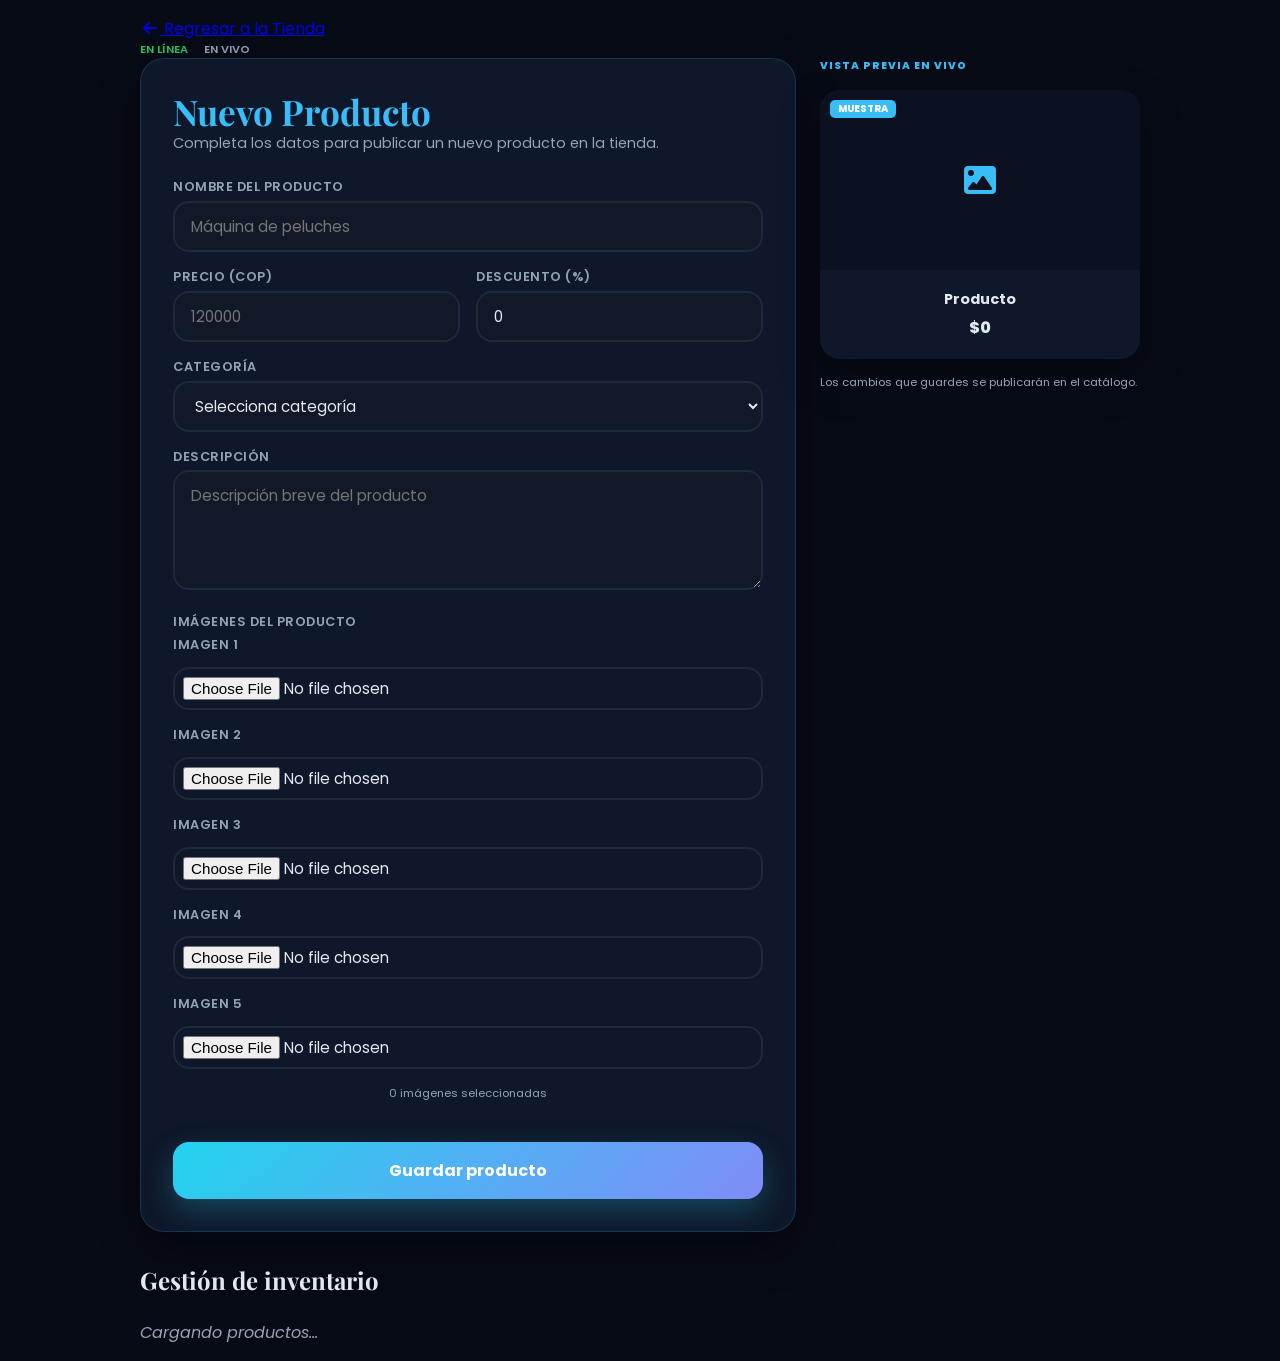
==== admin/index.html @ 73d11d7a "Add files via upload" ====
﻿<!DOCTYPE html>
<html lang="es">
<head>
    <meta charset="UTF-8">
    <meta name="viewport" content="width=device-width, initial-scale=1.0">
    <meta name="description" content="Panel de Administración - Máquinas EDU GT - Gestión de productos educativos">
    <meta name="keywords" content="admin, gestión, productos, máquinas educativas, Guatemala">
    <meta name="author" content="Máquinas EDU GT">
    <link rel="icon" type="image/png" href="../maquinitassinfondo.png">
    <link rel="apple-touch-icon" href="../maquinitassinfondo.png">

    <title>Gestión | Máquinas EDU GT</title>

    <link rel="preconnect" href="https://fonts.googleapis.com">
    <link rel="preconnect" href="https://fonts.gstatic.com" crossorigin>
    <link href="https://fonts.googleapis.com/css2?family=Playfair+Display:ital,wght@0,400;0,700;0,900;1,400&family=Poppins:wght@300;400;500;600;700;800&display=swap" rel="stylesheet">
    <link rel="stylesheet" href="https://cdnjs.cloudflare.com/ajax/libs/font-awesome/6.5.1/css/all.min.css" crossorigin="anonymous" referrerpolicy="no-referrer" />
    
    <style>
        :root {
            --bg-primary: #0f172a;
            --bg-secondary: #090f1e;
            --bg-tertiary: #111827;
            --text-primary: #e2e8f0;
            --text-accent: #38bdf8;
            --text-secondary: #a78bfa;
            --text-muted: #94a3b8;
            --border-color: #1f2937;
            --brand-primary: #2563eb;
            --brand-hover: #818cf8;
            --gold-gradient: linear-gradient(135deg, #22d3ee 0%, #8b5cf6 45%, #c084fc 100%);
            --gold-solid: #38bdf8;
            --shadow: 0 18px 40px rgba(0, 0, 0, 0.45);
            --card-bg: #111827;
            --accent-blue: #60a5fa;
            --primary: #38bdf8;
            --primary-hover: #22d3ee;
            --primary-light: #111827;
            --secondary: #a855f7;
            --text-dark: #e2e8f0;
            --text-gray: #94a3b8;
            --bg-page: #070b16;
            --bg-card: #0f172a;
            --success: #22c55e;
            --info: #38bdf8;
            --error: #f472b6;
            --border: #1f2937;
            --radius-lg: 24px;
            --radius-md: 16px;
        }

        @media (prefers-color-scheme: dark) {
            :root {
                --bg-page: #1c1016;
                --bg-card: #29151e;
                --text-dark: #fce7f3;
                --text-gray: #fbcfe8;
                --border: #451525;
                --primary-light: #3d1020;
            }
        }

        * { margin: 0; padding: 0; box-sizing: border-box; font-family: 'Poppins', sans-serif; }
        body { background-color: var(--bg-page); color: var(--text-dark); min-height: 100vh; padding: 1rem; }
        .admin-container { width: 100%; max-width: 1000px; margin: 0 auto; }
        .admin-layout { display: grid; grid-template-columns: 1fr 320px; gap: 1.5rem; margin-bottom: 2rem; }
        @media (max-width: 850px) { .admin-layout { grid-template-columns: 1fr; } .preview-side { display: none; } }
        .card { background: var(--bg-card); border-radius: var(--radius-lg); padding: 2rem; box-shadow: var(--shadow); border: 1px solid rgba(56, 189, 248, 0.18); }
        @media (max-width: 600px) { .card { padding: 1.5rem; } .brand-header h1 { font-size: 1.8rem; } }
        .brand-header h1 { font-family: 'Playfair Display', serif; font-size: 2.2rem; color: var(--primary); line-height: 1.2; }
        .brand-header p { color: var(--text-gray); font-size: 0.9rem; margin-bottom: 1.5rem; }
        .form-group { margin-bottom: 1rem; }
        .form-row { display: grid; grid-template-columns: 1fr 1fr; gap: 1rem; }
        label { display: block; font-size: 0.8rem; font-weight: 600; margin-bottom: 0.3rem; color: var(--text-gray); text-transform: uppercase; letter-spacing: 0.5px; }
        input, select, textarea { width: 100%; padding: 0.75rem 1rem; border-radius: var(--radius-md); border: 2px solid var(--border); background: #111827; color: var(--text-dark); outline: none; transition: 0.3s; font-size: 0.95rem; }
        textarea { min-height: 120px; resize: vertical; }
        input:focus, select:focus, textarea:focus { border-color: var(--primary); background: #0b1120; }
        .method-selector { display: flex; background: rgba(15, 23, 42, 0.95); padding: 4px; border-radius: 12px; margin-bottom: 1rem; border: 1px solid rgba(56, 189, 248, 0.14); }
        .method-btn { flex: 1; padding: 0.5rem; font-size: 0.75rem; font-weight: 700; border: none; background: transparent; cursor: pointer; border-radius: 10px; transition: 0.3s; color: var(--text-gray); }
        .method-btn.active { background: rgba(56, 189, 248, 0.13); box-shadow: inset 0 0 0 1px rgba(56, 189, 248, 0.22); color: var(--primary); }
        .upload-area { border: 2px dashed rgba(56, 189, 248, 0.6); border-radius: var(--radius-md); padding: 2rem; text-align: center; background: rgba(15, 23, 42, 0.95); position: relative; cursor: pointer; color: var(--text-gray); }
        .upload-area.dragover {
            border-color: var(--primary);
            background: rgba(56, 189, 248, 0.1);
        }
        .upload-content {
            display: flex;
            flex-direction: column;
            align-items: center;
            justify-content: center;
            height: 100%;
        }
        .btn-submit { width: 100%; padding: 1rem; border-radius: var(--radius-md); border: none; background: linear-gradient(135deg, #22d3ee, #818cf8); color: white; font-weight: 700; cursor: pointer; transition: 0.3s; margin-top: 1rem; font-size: 1rem; box-shadow: 0 12px 30px rgba(34, 211, 238, 0.25); }
        .btn-submit:hover { transform: translateY(-1px); }
        .btn-cancel { width: 100%; padding: 0.75rem; border: none; background: rgba(255,255,255,0.05); color: var(--text-gray); border-radius: var(--radius-md); margin-top: 0.5rem; cursor: pointer; font-weight: 600; border: 1px solid rgba(56, 189, 248, 0.15); }
        .list-section h2 { font-family: 'Playfair Display', serif; margin-bottom: 1.5rem; color: var(--text-dark); }
        .product-grid { display: grid; grid-template-columns: repeat(auto-fill, minmax(300px, 1fr)); gap: 1.2rem; }
        .item-card { display: flex; align-items: center; gap: 1rem; padding: 1rem; background: var(--bg-card); border: 1px solid rgba(56, 189, 248, 0.12); border-radius: var(--radius-md); box-shadow: 0 16px 30px rgba(0,0,0,0.25); }
        .item-card img { width: 70px; height: 70px; border-radius: 12px; object-fit: cover; background: #eee; }
        .item-info { flex-grow: 1; overflow: hidden; }
        .item-info h4 { font-size: 0.95rem; white-space: nowrap; overflow: hidden; text-overflow: ellipsis; }
        .item-info p { font-size: 0.85rem; color: var(--primary); font-weight: 700; }
        .item-actions { display: flex; flex-direction: column; gap: 0.4rem; }
        .action-btn { border: none; padding: 0.4rem 0.6rem; border-radius: 8px; font-size: 0.75rem; font-weight: 700; cursor: pointer; transition: 0.2s; }
        .edit-btn { background: #dbeafe; color: #1e40af; }
        .edit-btn:hover { background: #1e40af; color: white; }
        .delete-btn { background: #fee2e2; color: #b91c1c; }
        .delete-btn:hover { background: #b91c1c; color: white; }
        .msg { padding: 1rem; border-radius: var(--radius-md); margin-bottom: 1rem; font-size: 0.85rem; display: none; font-weight: 600; }
        .msg.success { display: block; background: #dcfce7; color: #166534; border: 1px solid #bbf7d0; }
        .msg.error { display: block; background: #fee2e2; color: #991b1b; border: 1px solid #fecaca; }
        .preview-side { display: flex; flex-direction: column; gap: 1rem; position: sticky; top: 2rem; height: fit-content; }
        .preview-box { background: var(--bg-card); border-radius: 20px; overflow: hidden; box-shadow: 0 18px 40px rgba(0,0,0,0.35); }
        .preview-img-container { width: 100%; height: 180px; background: #0b1120; display: flex; align-items: center; justify-content: center; position: relative; }
        .preview-img-container img { width: 100%; height: 100%; object-fit: cover; }
        .preview-label { position: absolute; top: 10px; left: 10px; background: var(--primary); color: white; padding: 2px 8px; font-size: 0.6rem; font-weight: 800; border-radius: 5px; }
        .images-container { display: grid; grid-template-columns: 1fr; gap: 1rem; }
        .image-field { display: flex; flex-direction: column; gap: 0.5rem; }
        .image-field input[type="file"], .image-field input[type="url"] { width: 100%; padding: 0.5rem; border-radius: var(--radius-md); border: 2px solid var(--border); background: var(--bg-card); color: var(--text-dark); outline: none; transition: 0.3s; }
        .image-field input[type="file"]:focus, .image-field input[type="url"]:focus { border-color: var(--primary); }
    </style>
</head>
<body>

    <div class="admin-container">
        <header class="nav-header">
            <a href="../index.html" class="back-link">
                <i class="fa-solid fa-arrow-left fa-fw" aria-hidden="true"></i>
                Regresar a la Tienda
            </a>
            <div style="display: flex; align-items: center; gap: 1rem;">
                <div id="connection-status" style="font-size: 0.7rem; color: var(--success); font-weight: 600;">EN LÍNEA</div>
                <span id="system-time" style="font-size: 0.7rem; color: var(--text-gray); font-weight: 600;">EN VIVO</span>
            </div>
        </header>

        <div class="admin-layout">
            <section class="card">
                <div class="brand-header">
                    <h1 id="form-title">Nuevo Producto</h1>
                    <p id="form-desc">Completa los datos para publicar un nuevo producto en la tienda.</p>
                </div>

                <div id="msg-box" class="msg"></div>

                <form id="admin-form">
                    <input type="hidden" id="edit-id">

                    <div class="form-group">
                        <label for="name">Nombre del producto</label>
                        <input type="text" id="name" required placeholder="Máquina de peluches" autocomplete="off">
                    </div>

                    <div class="form-row">
                        <div class="form-group">
                            <label for="precio">Precio (COP)</label>
                            <input type="number" id="precio" min="0" required placeholder="120000" autocomplete="off">
                        </div>
                        <div class="form-group">
                            <label for="descuento">Descuento (%)</label>
                            <input type="number" id="descuento" min="0" max="100" value="0" placeholder="10" autocomplete="off">
                        </div>
                    </div>

                    <div class="form-group">
                        <label for="categoria">Categoría</label>
                        <select id="categoria" required autocomplete="off">
                            <option value="" disabled selected>Selecciona categoría</option>
                            <option>Maquinas árcade</option>
                            <option>Maquinas xbox 360</option>
                            <option>Maquinas vending</option>
                            <option>Accesorios</option>
                            <option>Repuestos</option>
                            <option>Maquinas pelucheras</option>
                            <option>Producto variado</option>
                            <option>Producto vending</option>
                            <option>Producto para maquina peluchera</option>
                            <option>Consolas</option>
                            <option>Controles</option>
                            <option>Reparaciones</option>
                            <option>Sistemas</option>
                        </select>
                    </div>

                    <div class="form-group">
                        <label for="desc">Descripción</label>
                        <textarea id="desc" placeholder="Descripción breve del producto" autocomplete="off"></textarea>
                    </div>

                    <div class="form-group">
                        <label>Imágenes del Producto</label>
                        <div class="images-container">
                            <div class="image-field">
                                <label for="image1-file">Imagen 1</label>
                                <input type="file" id="image1-file" accept="image/*">
                                <input type="url" id="image1-url" placeholder="URL de la imagen 1" style="display:none;" autocomplete="off">
                            </div>
                            <div class="image-field">
                                <label for="image2-file">Imagen 2</label>
                                <input type="file" id="image2-file" accept="image/*">
                                <input type="url" id="image2-url" placeholder="URL de la imagen 2" style="display:none;" autocomplete="off">
                            </div>
                            <div class="image-field">
                                <label for="image3-file">Imagen 3</label>
                                <input type="file" id="image3-file" accept="image/*">
                                <input type="url" id="image3-url" placeholder="URL de la imagen 3" style="display:none;" autocomplete="off">
                            </div>
                            <div class="image-field">
                                <label for="image4-file">Imagen 4</label>
                                <input type="file" id="image4-file" accept="image/*">
                                <input type="url" id="image4-url" placeholder="URL de la imagen 4" style="display:none;" autocomplete="off">
                            </div>
                            <div class="image-field">
                                <label for="image5-file">Imagen 5</label>
                                <input type="file" id="image5-file" accept="image/*">
                                <input type="url" id="image5-url" placeholder="URL de la imagen 5" style="display:none;" autocomplete="off">
                            </div>
                        </div>
                        <div id="images-preview" style="margin-top: 1rem; display: grid; grid-template-columns: repeat(auto-fill, minmax(100px, 1fr)); gap: 0.8rem;">
                            <div id="image-counter" style="grid-column: 1/-1; font-size: 0.7rem; color: var(--text-gray); text-align: center; margin-bottom: 0.5rem;">0 imágenes seleccionadas</div>
                        </div>
                    </div>

                    <button type="submit" class="btn-submit" id="btn-save">Guardar producto</button>
                    <button type="button" class="btn-cancel" id="btn-cancel-edit" style="display:none;">Cancelar edición</button>
                </form>
            </section>

            <aside class="preview-side">
                <span style="font-weight: 800; font-size: 0.65rem; color: var(--primary); letter-spacing: 1px;">VISTA PREVIA EN VIVO</span>
                <div class="preview-box">
                    <div class="preview-img-container">
                        <img src="" id="ui-img" style="display:none;">
                        <i class="fa-solid fa-image fa-2x" id="ui-placeholder" style="color: var(--primary);"></i>
                        <div class="preview-label">MUESTRA</div>
                    </div>
                    <div style="padding: 1.2rem; text-align: center;">
                        <h4 id="ui-name" style="font-size: 0.9rem; margin-bottom: 0.3rem;">Producto</h4>
                        <div id="ui-price" style="font-weight: 800; color: var(--text-dark);">$0</div>
                    </div>
                </div>
                <p style="font-size: 0.7rem; color: var(--text-gray); line-height: 1.4;">Los cambios que guardes se publicarán en el catálogo.</p>
            </aside>
        </div>

        <section class="list-section">
            <h2>Gestión de inventario</h2>
            <div id="product-list" class="product-grid">
                <p style="color: var(--text-gray); font-style: italic;">Cargando productos...</p>
            </div>
        </section>
    </div>

    <script type="module">
        import { initializeApp } from "https://www.gstatic.com/firebasejs/12.12.0/firebase-app.js";
        import {
            getFirestore,
            collection,
            doc,
            getDoc,
            getDocs,
            addDoc,
            updateDoc,
            deleteDoc,
            query,
            orderBy
        } from "https://www.gstatic.com/firebasejs/12.12.0/firebase-firestore.js";

        const firebaseConfig = {
            apiKey: "AIzaSyBGM_uhBQrcb0tJbFGgjYbAwMlxvLMAQEo",
            authDomain: "maquinitas-edu.firebaseapp.com",
            projectId: "maquinitas-edu",
            storageBucket: "maquinitas-edu.firebasestorage.app",
            messagingSenderId: "787575674360",
            appId: "1:787575674360:web:105a03c7f688e226a3720d"
        };

        const app = initializeApp(firebaseConfig);
        const db = getFirestore(app);
        const productsCollection = collection(db, 'productos');

        const cloudName = 'dxo5hsyne';
        const apiKey = '259528425163714';
        const apiSecret = 'hRsU-ZvQN9WnuHoGmXNaf_79w7c';

        let imageMethod = 'file';
        let currentProductId = null;
        let currentImageUrl = '';
        let uploadedImages = [];

        const msgBox = document.getElementById('msg-box');
        const form = document.getElementById('admin-form');
        const imagesPreview = document.getElementById('images-preview');

        // Get all image inputs
        const imageInputs = [];
        for (let i = 1; i <= 5; i++) {
            imageInputs.push({
                file: document.getElementById(`image${i}-file`),
                url: document.getElementById(`image${i}-url`)
            });
        }

        function setMethod(method) {
            imageMethod = method;
            imageInputs.forEach(input => {
                input.file.style.display = method === 'file' ? 'block' : 'none';
                input.url.style.display = method === 'url' ? 'block' : 'none';
            });
        }

        function updatePreview() {
            imagesPreview.innerHTML = '';
            const images = [];
            
            imageInputs.forEach((input, idx) => {
                const value = imageMethod === 'file' ? (input.file.files[0] ? { file: input.file.files[0], preview: URL.createObjectURL(input.file.files[0]) } : null) : (input.url.value.trim() || null);
                if (value) {
                    images.push({ src: imageMethod === 'file' ? value.preview : value, index: idx + 1 });
                }
            });
            
            const counter = document.getElementById('image-counter');
            counter.textContent = `${images.length} imagen${images.length !== 1 ? 'es' : ''} seleccionada${images.length !== 1 ? 's' : ''}`;
            
            images.forEach((img) => {
                const container = document.createElement('div');
                container.style.cssText = 'position: relative; border-radius: 8px; overflow: hidden; aspect-ratio: 1;';
                
                const thumbnail = document.createElement('img');
                thumbnail.src = img.src;
                thumbnail.style.cssText = 'width: 100%; height: 100%; object-fit: cover;';
                container.appendChild(thumbnail);
                
                const badge = document.createElement('span');
                badge.style.cssText = 'position: absolute; top: 4px; right: 4px; background: var(--primary); color: white; padding: 2px 6px; border-radius: 4px; font-size: 0.6rem; font-weight: 700;';
                badge.textContent = img.index;
                container.appendChild(badge);
                
                imagesPreview.appendChild(container);
            });

            // Update preview image
            if (images.length > 0) {
                const img = document.getElementById('ui-img');
                img.src = images[0].src;
                img.style.display = 'block';
                document.getElementById('ui-placeholder').style.display = 'none';
            } else {
                document.getElementById('ui-img').style.display = 'none';
                document.getElementById('ui-placeholder').style.display = 'block';
            }
        }

        containerFile.addEventListener('dragover', (e) => {
            e.preventDefault();
            containerFile.classList.add('dragover');
        });

        containerFile.addEventListener('dragleave', () => {
            containerFile.classList.remove('dragover');
        });

        containerFile.addEventListener('drop', (e) => {
            e.preventDefault();
            containerFile.classList.remove('dragover');
            const files = Array.from(e.dataTransfer.files).filter(file => file.type.startsWith('image/'));
            if (files.length > 0) {
                handleFiles(files);
            }
        });

        // Add event listeners for all inputs
        imageInputs.forEach(input => {
            input.file.addEventListener('change', updatePreview);
            input.url.addEventListener('input', updatePreview);
        });

        function resetForm() {
            currentProductId = null;
            currentImageUrl = '';
            document.getElementById('name').value = '';
            document.getElementById('categoria').value = '';
            document.getElementById('desc').value = '';
            document.getElementById('precio').value = '';
            document.getElementById('descuento').value = '0';
            
            // Limpiar todos los campos de imagen
            imageInputs.forEach(input => {
                input.file.value = '';
                input.url.value = '';
            });
            
            setMethod('file');
            updatePreview();
            document.getElementById('form-title').innerText = 'Nuevo Producto';
            document.getElementById('form-desc').innerText = 'Completa los datos para publicar un nuevo producto en la tienda.';
            document.getElementById('btn-save').innerText = 'Guardar producto';
            document.getElementById('btn-cancel-edit').style.display = 'none';
        }

        form.onsubmit = handleSubmit;

        async function refreshProducts() {
            const list = document.getElementById('product-list');
            if (!list) {
                console.error('Elemento product-list no encontrado');
                return;
            }

            list.innerHTML = '<p style="color: var(--text-gray); font-style: italic;">Cargando productos...</p>';
            try {
                const snapshot = await getDocs(query(productsCollection, orderBy('name', 'asc')));
                if (snapshot.empty) {
                    list.innerHTML = '<p style="color: var(--text-gray); font-style: italic;">No hay productos registrados.</p>';
                    return;
                }

                list.innerHTML = '';
                snapshot.forEach(doc => {
                    const item = doc.data();
                    const card = document.createElement('div');
                    card.className = 'item-card';
                    card.innerHTML = `
                        <img src="${item.image || 'https://via.placeholder.com/100'}" onerror="this.src='https://via.placeholder.com/100?text=Error'">
                        <div class="item-info">
                            <h4>${item.name || 'Sin nombre'}</h4>
                            <p>${item.categoria || ''}</p>
                        </div>
                        <div class="item-actions">
                            <button class="action-btn edit-btn" type="button" onclick="editProduct('${doc.id}')">EDITAR</button>
                            <button class="action-btn delete-btn" type="button" onclick="deleteProduct('${doc.id}')">BORRAR</button>
                        </div>
                    `;
                    list.appendChild(card);
                });
            } catch (error) {
                console.error('Error cargando productos:', error);
                list.innerHTML = '<p style="color: var(--error); font-style: italic;">Error de conexión. Verifica tu conexión a internet.</p>';
            }
        }

        async function cloudinarySignature(timestamp) {
            const toSign = `timestamp=${timestamp}${apiSecret}`;
            const encoder = new TextEncoder();
            const data = encoder.encode(toSign);
            const hashBuffer = await crypto.subtle.digest('SHA-1', data);
            const hashArray = Array.from(new Uint8Array(hashBuffer));
            return hashArray.map(b => b.toString(16).padStart(2, '0')).join('');
        }

        async function uploadImageToCloudinary(file) {
            const url = `https://api.cloudinary.com/v1_1/${cloudName}/image/upload`;
            const timestamp = Math.floor(Date.now() / 1000);
            const signature = await cloudinarySignature(timestamp);
            const formData = new FormData();
            formData.append('file', file);
            formData.append('api_key', apiKey);
            formData.append('timestamp', timestamp);
            formData.append('signature', signature);

            const response = await fetch(url, {
                method: 'POST',
                body: formData,
            });

            if (!response.ok) throw new Error('Error subiendo imagen a Cloudinary');
            return response.json();
        }

        async function handleSubmit(e) {
            e.preventDefault();
            msgBox.style.display = 'none';
            const btn = document.getElementById('btn-save');
            btn.disabled = true;
            btn.innerText = currentProductId ? 'Actualizando...' : 'Guardando...';

            try {
                const images = [];
                
                if (imageMethod === 'file') {
                    for (const input of imageInputs) {
                        if (input.file.files[0]) {
                            const upload = await uploadImageToCloudinary(input.file.files[0]);
                            images.push(upload.secure_url);
                        }
                    }
                } else {
                    for (const input of imageInputs) {
                        const url = input.url.value.trim();
                        if (url) {
                            images.push(url);
                        }
                    }
                }

                if (!currentProductId && images.length === 0) {
                    throw new Error('Debe seleccionar al menos una imagen.');
                }

                const product = {
                    name: document.getElementById('name').value.trim(),
                    categoria: document.getElementById('categoria').value.trim(),
                    desc: document.getElementById('desc').value.trim(),
                    precio: Number(document.getElementById('precio').value) || 0,
                    descuento: Number(document.getElementById('descuento').value) || 0,
                    image: images[0] || '',
                    image1: images[1] || '',
                    image2: images[2] || '',
                    image3: images[3] || '',
                    image4: images[4] || '',
                    image5: images[5] || ''
                };

                if (currentProductId) {
                    await updateDoc(doc(db, 'productos', currentProductId), product);
                    showMessage('Producto actualizado correctamente.', 'success');
                } else {
                    await addDoc(productsCollection, product);
                    showMessage('Producto creado correctamente.', 'success');
                }

                resetForm();
                refreshProducts();
            } catch (error) {
                console.error('Error guardando producto:', error);
                if (error.message.includes('unavailable') || error.message.includes('network')) {
                    showMessage('Error de conexión. Verifica tu conexión a internet.', 'error');
                } else {
                    showMessage(error.message, 'error');
                }
            } finally {
                btn.disabled = false;
                btn.innerText = currentProductId ? 'Guardar producto' : 'Guardar producto';
            }
        }

        function showMessage(message, type) {
            msgBox.innerText = message;
            msgBox.className = `msg ${type}`;
            msgBox.style.display = 'block';
        }

        async function editProduct(id) {
            try {
                const productDocRef = doc(db, 'productos', id);
                const docSnapshot = await getDoc(productDocRef);
                if (!docSnapshot.exists()) return;
                const item = docSnapshot.data();
                currentProductId = id;
                currentImageUrl = item.image || '';
                document.getElementById('name').value = item.name || '';
                document.getElementById('categoria').value = item.categoria || '';
                document.getElementById('desc').value = item.desc || '';
                document.getElementById('precio').value = item.precio || 0;
                document.getElementById('descuento').value = item.descuento || 0;
                
                // Cargar URLs de múltiples imágenes
                const imageUrls = [
                    item.image,
                    item.image1,
                    item.image2,
                    item.image3,
                    item.image4,
                    item.image5
                ].filter(Boolean);
                
                imageUrls.forEach((url, idx) => {
                    if (imageInputs[idx]) {
                        imageInputs[idx].url.value = url;
                    }
                });
                
                setMethod('url');
                document.getElementById('form-title').innerText = 'Editando producto';
                document.getElementById('form-desc').innerText = 'Modifica los datos y guarda los cambios.';
                document.getElementById('btn-save').innerText = 'Actualizar producto';
                document.getElementById('btn-cancel-edit').style.display = 'block';
                const img = document.getElementById('ui-img');
                img.src = item.image || '';
                img.style.display = item.image ? 'block' : 'none';
                document.getElementById('ui-placeholder').style.display = item.image ? 'none' : 'block';
                document.getElementById('ui-name').innerText = item.name || 'Producto';
                document.getElementById('ui-price').innerText = '$' + (item.precio || 0).toLocaleString();
                
                // Actualizar preview de múltiples imágenes
                updatePreview();
                
                window.scrollTo({ top: 0, behavior: 'smooth' });
            } catch (error) {
                console.error('Error cargando producto para editar:', error);
                showMessage('Error de conexión al cargar producto.', 'error');
            }
        }

        async function deleteProduct(id) {
            if (!confirm('¿Eliminar este producto?')) return;
            try {
                await deleteDoc(doc(db, 'productos', id));
                refreshProducts();
            } catch (error) {
                console.error('Error eliminando producto:', error);
                showMessage('Error de conexión al eliminar producto.', 'error');
            }
        }

        window.editProduct = editProduct;
        window.deleteProduct = deleteProduct;

        document.getElementById('btn-cancel-edit').onclick = resetForm;
        form.onsubmit = handleSubmit;

        // Inicializar cuando el DOM esté listo
        function initAdminApp() {
            // Verificar que todos los elementos necesarios existan
            const requiredElements = [
                'product-list', 'msg-box', 'admin-form',
                'image1-file', 'image1-url', 'image2-file', 'image2-url',
                'image3-file', 'image3-url', 'image4-file', 'image4-url',
                'image5-file', 'image5-url', 'ui-img', 'ui-placeholder'
            ];

            const missingElements = requiredElements.filter(id => !document.getElementById(id));
            if (missingElements.length > 0) {
                console.error('Elementos faltantes:', missingElements);
                return;
            }

            refreshProducts();
            setMethod('file');
        }

        // Usar DOMContentLoaded para asegurar que el DOM esté listo
        if (document.readyState === 'loading') {
            document.addEventListener('DOMContentLoaded', initAdminApp);
        } else {
            initAdminApp();
        }

        // Verificar estado de conexión
        function updateConnectionStatus() {
            const status = document.getElementById('connection-status');
            if (navigator.onLine) {
                status.textContent = 'EN LÍNEA';
                status.style.color = 'var(--success)';
            } else {
                status.textContent = 'SIN CONEXIÓN';
                status.style.color = 'var(--error)';
            }
        }

        window.addEventListener('online', updateConnectionStatus);
        window.addEventListener('offline', updateConnectionStatus);
        updateConnectionStatus();
    </script>
</body>
</html>
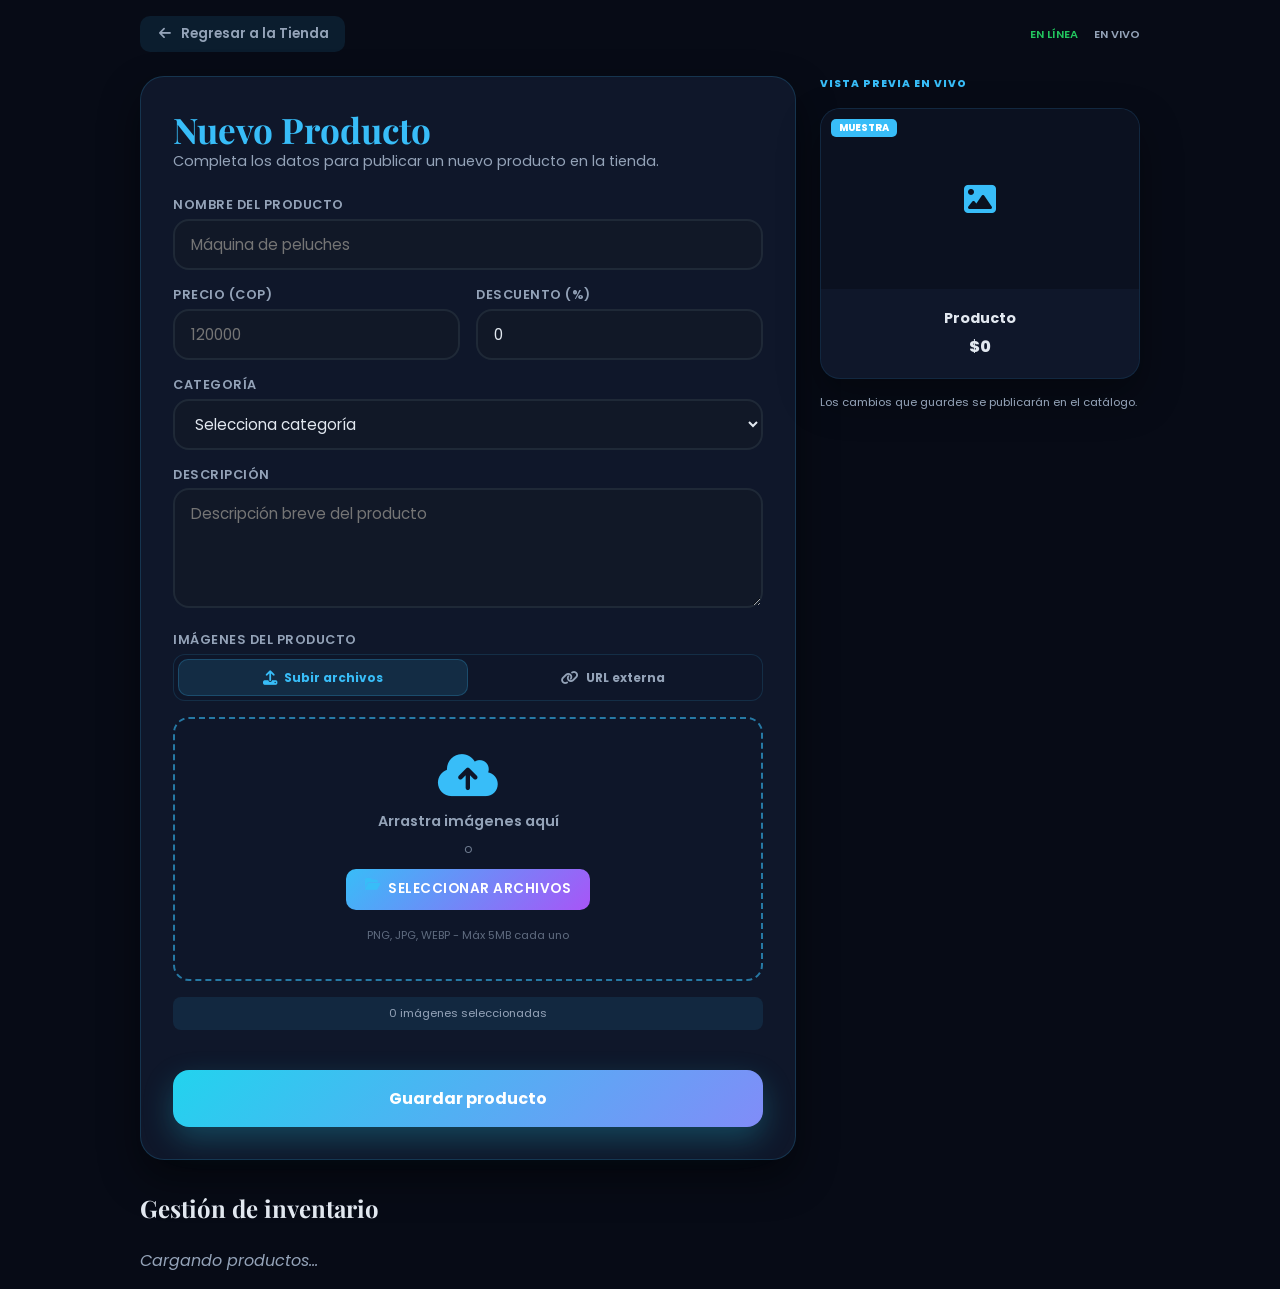
==== commit 1c34e1bd: "Add files via upload" ====
--- a/admin/index.html
+++ b/admin/index.html
@@ -15,110 +15,7 @@
     <link rel="preconnect" href="https://fonts.gstatic.com" crossorigin>
     <link href="https://fonts.googleapis.com/css2?family=Playfair+Display:ital,wght@0,400;0,700;0,900;1,400&family=Poppins:wght@300;400;500;600;700;800&display=swap" rel="stylesheet">
     <link rel="stylesheet" href="https://cdnjs.cloudflare.com/ajax/libs/font-awesome/6.5.1/css/all.min.css" crossorigin="anonymous" referrerpolicy="no-referrer" />
-    
-    <style>
-        :root {
-            --bg-primary: #0f172a;
-            --bg-secondary: #090f1e;
-            --bg-tertiary: #111827;
-            --text-primary: #e2e8f0;
-            --text-accent: #38bdf8;
-            --text-secondary: #a78bfa;
-            --text-muted: #94a3b8;
-            --border-color: #1f2937;
-            --brand-primary: #2563eb;
-            --brand-hover: #818cf8;
-            --gold-gradient: linear-gradient(135deg, #22d3ee 0%, #8b5cf6 45%, #c084fc 100%);
-            --gold-solid: #38bdf8;
-            --shadow: 0 18px 40px rgba(0, 0, 0, 0.45);
-            --card-bg: #111827;
-            --accent-blue: #60a5fa;
-            --primary: #38bdf8;
-            --primary-hover: #22d3ee;
-            --primary-light: #111827;
-            --secondary: #a855f7;
-            --text-dark: #e2e8f0;
-            --text-gray: #94a3b8;
-            --bg-page: #070b16;
-            --bg-card: #0f172a;
-            --success: #22c55e;
-            --info: #38bdf8;
-            --error: #f472b6;
-            --border: #1f2937;
-            --radius-lg: 24px;
-            --radius-md: 16px;
-        }
-
-        @media (prefers-color-scheme: dark) {
-            :root {
-                --bg-page: #1c1016;
-                --bg-card: #29151e;
-                --text-dark: #fce7f3;
-                --text-gray: #fbcfe8;
-                --border: #451525;
-                --primary-light: #3d1020;
-            }
-        }
-
-        * { margin: 0; padding: 0; box-sizing: border-box; font-family: 'Poppins', sans-serif; }
-        body { background-color: var(--bg-page); color: var(--text-dark); min-height: 100vh; padding: 1rem; }
-        .admin-container { width: 100%; max-width: 1000px; margin: 0 auto; }
-        .admin-layout { display: grid; grid-template-columns: 1fr 320px; gap: 1.5rem; margin-bottom: 2rem; }
-        @media (max-width: 850px) { .admin-layout { grid-template-columns: 1fr; } .preview-side { display: none; } }
-        .card { background: var(--bg-card); border-radius: var(--radius-lg); padding: 2rem; box-shadow: var(--shadow); border: 1px solid rgba(56, 189, 248, 0.18); }
-        @media (max-width: 600px) { .card { padding: 1.5rem; } .brand-header h1 { font-size: 1.8rem; } }
-        .brand-header h1 { font-family: 'Playfair Display', serif; font-size: 2.2rem; color: var(--primary); line-height: 1.2; }
-        .brand-header p { color: var(--text-gray); font-size: 0.9rem; margin-bottom: 1.5rem; }
-        .form-group { margin-bottom: 1rem; }
-        .form-row { display: grid; grid-template-columns: 1fr 1fr; gap: 1rem; }
-        label { display: block; font-size: 0.8rem; font-weight: 600; margin-bottom: 0.3rem; color: var(--text-gray); text-transform: uppercase; letter-spacing: 0.5px; }
-        input, select, textarea { width: 100%; padding: 0.75rem 1rem; border-radius: var(--radius-md); border: 2px solid var(--border); background: #111827; color: var(--text-dark); outline: none; transition: 0.3s; font-size: 0.95rem; }
-        textarea { min-height: 120px; resize: vertical; }
-        input:focus, select:focus, textarea:focus { border-color: var(--primary); background: #0b1120; }
-        .method-selector { display: flex; background: rgba(15, 23, 42, 0.95); padding: 4px; border-radius: 12px; margin-bottom: 1rem; border: 1px solid rgba(56, 189, 248, 0.14); }
-        .method-btn { flex: 1; padding: 0.5rem; font-size: 0.75rem; font-weight: 700; border: none; background: transparent; cursor: pointer; border-radius: 10px; transition: 0.3s; color: var(--text-gray); }
-        .method-btn.active { background: rgba(56, 189, 248, 0.13); box-shadow: inset 0 0 0 1px rgba(56, 189, 248, 0.22); color: var(--primary); }
-        .upload-area { border: 2px dashed rgba(56, 189, 248, 0.6); border-radius: var(--radius-md); padding: 2rem; text-align: center; background: rgba(15, 23, 42, 0.95); position: relative; cursor: pointer; color: var(--text-gray); }
-        .upload-area.dragover {
-            border-color: var(--primary);
-            background: rgba(56, 189, 248, 0.1);
-        }
-        .upload-content {
-            display: flex;
-            flex-direction: column;
-            align-items: center;
-            justify-content: center;
-            height: 100%;
-        }
-        .btn-submit { width: 100%; padding: 1rem; border-radius: var(--radius-md); border: none; background: linear-gradient(135deg, #22d3ee, #818cf8); color: white; font-weight: 700; cursor: pointer; transition: 0.3s; margin-top: 1rem; font-size: 1rem; box-shadow: 0 12px 30px rgba(34, 211, 238, 0.25); }
-        .btn-submit:hover { transform: translateY(-1px); }
-        .btn-cancel { width: 100%; padding: 0.75rem; border: none; background: rgba(255,255,255,0.05); color: var(--text-gray); border-radius: var(--radius-md); margin-top: 0.5rem; cursor: pointer; font-weight: 600; border: 1px solid rgba(56, 189, 248, 0.15); }
-        .list-section h2 { font-family: 'Playfair Display', serif; margin-bottom: 1.5rem; color: var(--text-dark); }
-        .product-grid { display: grid; grid-template-columns: repeat(auto-fill, minmax(300px, 1fr)); gap: 1.2rem; }
-        .item-card { display: flex; align-items: center; gap: 1rem; padding: 1rem; background: var(--bg-card); border: 1px solid rgba(56, 189, 248, 0.12); border-radius: var(--radius-md); box-shadow: 0 16px 30px rgba(0,0,0,0.25); }
-        .item-card img { width: 70px; height: 70px; border-radius: 12px; object-fit: cover; background: #eee; }
-        .item-info { flex-grow: 1; overflow: hidden; }
-        .item-info h4 { font-size: 0.95rem; white-space: nowrap; overflow: hidden; text-overflow: ellipsis; }
-        .item-info p { font-size: 0.85rem; color: var(--primary); font-weight: 700; }
-        .item-actions { display: flex; flex-direction: column; gap: 0.4rem; }
-        .action-btn { border: none; padding: 0.4rem 0.6rem; border-radius: 8px; font-size: 0.75rem; font-weight: 700; cursor: pointer; transition: 0.2s; }
-        .edit-btn { background: #dbeafe; color: #1e40af; }
-        .edit-btn:hover { background: #1e40af; color: white; }
-        .delete-btn { background: #fee2e2; color: #b91c1c; }
-        .delete-btn:hover { background: #b91c1c; color: white; }
-        .msg { padding: 1rem; border-radius: var(--radius-md); margin-bottom: 1rem; font-size: 0.85rem; display: none; font-weight: 600; }
-        .msg.success { display: block; background: #dcfce7; color: #166534; border: 1px solid #bbf7d0; }
-        .msg.error { display: block; background: #fee2e2; color: #991b1b; border: 1px solid #fecaca; }
-        .preview-side { display: flex; flex-direction: column; gap: 1rem; position: sticky; top: 2rem; height: fit-content; }
-        .preview-box { background: var(--bg-card); border-radius: 20px; overflow: hidden; box-shadow: 0 18px 40px rgba(0,0,0,0.35); }
-        .preview-img-container { width: 100%; height: 180px; background: #0b1120; display: flex; align-items: center; justify-content: center; position: relative; }
-        .preview-img-container img { width: 100%; height: 100%; object-fit: cover; }
-        .preview-label { position: absolute; top: 10px; left: 10px; background: var(--primary); color: white; padding: 2px 8px; font-size: 0.6rem; font-weight: 800; border-radius: 5px; }
-        .images-container { display: grid; grid-template-columns: 1fr; gap: 1rem; }
-        .image-field { display: flex; flex-direction: column; gap: 0.5rem; }
-        .image-field input[type="file"], .image-field input[type="url"] { width: 100%; padding: 0.5rem; border-radius: var(--radius-md); border: 2px solid var(--border); background: var(--bg-card); color: var(--text-dark); outline: none; transition: 0.3s; }
-        .image-field input[type="file"]:focus, .image-field input[type="url"]:focus { border-color: var(--primary); }
-    </style>
+    <link rel="stylesheet" href="style.css">
 </head>
 <body>
 
@@ -189,35 +86,76 @@
 
                     <div class="form-group">
                         <label>Imágenes del Producto</label>
-                        <div class="images-container">
+                        
+                        <!-- Selector de método -->
+                        <div class="method-selector">
+                            <button type="button" class="method-btn active" onclick="setMethod('file')">
+                                <i class="fa-solid fa-upload"></i> Subir archivos
+                            </button>
+                            <button type="button" class="method-btn" onclick="setMethod('url')">
+                                <i class="fa-solid fa-link"></i> URL externa
+                            </button>
+                        </div>
+                        
+                        <!-- Área de carga por archivos -->
+                        <div class="upload-area" id="upload-area">
+                            <div class="upload-content">
+                                <i class="fa-solid fa-cloud-arrow-up fa-3x" style="color: var(--primary); margin-bottom: 0.5rem;"></i>
+                                <p style="font-size: 0.9rem; font-weight: 600; margin-bottom: 0.3rem;">Arrastra imágenes aquí</p>
+                                <p style="font-size: 0.75rem; opacity: 0.7;">o</p>
+                                <label for="image1-file" class="btn-browse">
+                                    <i class="fa-solid fa-folder-open"></i> Seleccionar archivos
+                                </label>
+                                <p style="font-size: 0.7rem; margin-top: 0.8rem; opacity: 0.6;">PNG, JPG, WEBP - Máx 5MB cada uno</p>
+                            </div>
+                        </div>
+                        
+                        <!-- Campos de archivo (ocultos) -->
+                        <div class="file-inputs-container">
                             <div class="image-field">
-                                <label for="image1-file">Imagen 1</label>
                                 <input type="file" id="image1-file" accept="image/*">
-                                <input type="url" id="image1-url" placeholder="URL de la imagen 1" style="display:none;" autocomplete="off">
                             </div>
                             <div class="image-field">
-                                <label for="image2-file">Imagen 2</label>
                                 <input type="file" id="image2-file" accept="image/*">
-                                <input type="url" id="image2-url" placeholder="URL de la imagen 2" style="display:none;" autocomplete="off">
                             </div>
                             <div class="image-field">
-                                <label for="image3-file">Imagen 3</label>
                                 <input type="file" id="image3-file" accept="image/*">
-                                <input type="url" id="image3-url" placeholder="URL de la imagen 3" style="display:none;" autocomplete="off">
                             </div>
                             <div class="image-field">
-                                <label for="image4-file">Imagen 4</label>
                                 <input type="file" id="image4-file" accept="image/*">
-                                <input type="url" id="image4-url" placeholder="URL de la imagen 4" style="display:none;" autocomplete="off">
                             </div>
                             <div class="image-field">
-                                <label for="image5-file">Imagen 5</label>
                                 <input type="file" id="image5-file" accept="image/*">
-                                <input type="url" id="image5-url" placeholder="URL de la imagen 5" style="display:none;" autocomplete="off">
                             </div>
                         </div>
-                        <div id="images-preview" style="margin-top: 1rem; display: grid; grid-template-columns: repeat(auto-fill, minmax(100px, 1fr)); gap: 0.8rem;">
-                            <div id="image-counter" style="grid-column: 1/-1; font-size: 0.7rem; color: var(--text-gray); text-align: center; margin-bottom: 0.5rem;">0 imágenes seleccionadas</div>
+                        
+                        <!-- Campos de URL (ocultos) -->
+                        <div class="url-inputs-container" style="display: none;">
+                            <div class="image-field">
+                                <label for="image1-url">Imagen 1</label>
+                                <input type="url" id="image1-url" placeholder="https://ejemplo.com/imagen1.jpg" autocomplete="off">
+                            </div>
+                            <div class="image-field">
+                                <label for="image2-url">Imagen 2</label>
+                                <input type="url" id="image2-url" placeholder="https://ejemplo.com/imagen2.jpg" autocomplete="off">
+                            </div>
+                            <div class="image-field">
+                                <label for="image3-url">Imagen 3</label>
+                                <input type="url" id="image3-url" placeholder="https://ejemplo.com/imagen3.jpg" autocomplete="off">
+                            </div>
+                            <div class="image-field">
+                                <label for="image4-url">Imagen 4</label>
+                                <input type="url" id="image4-url" placeholder="https://ejemplo.com/imagen4.jpg" autocomplete="off">
+                            </div>
+                            <div class="image-field">
+                                <label for="image5-url">Imagen 5</label>
+                                <input type="url" id="image5-url" placeholder="https://ejemplo.com/imagen5.jpg" autocomplete="off">
+                            </div>
+                        </div>
+                        
+                        <!-- Preview de imágenes seleccionadas -->
+                        <div id="images-preview" class="images-grid">
+                            <div id="image-counter" class="image-counter">0 imágenes seleccionadas</div>
                         </div>
                     </div>
 
@@ -251,407 +189,6 @@
         </section>
     </div>
 
-    <script type="module">
-        import { initializeApp } from "https://www.gstatic.com/firebasejs/12.12.0/firebase-app.js";
-        import {
-            getFirestore,
-            collection,
-            doc,
-            getDoc,
-            getDocs,
-            addDoc,
-            updateDoc,
-            deleteDoc,
-            query,
-            orderBy
-        } from "https://www.gstatic.com/firebasejs/12.12.0/firebase-firestore.js";
-
-        const firebaseConfig = {
-            apiKey: "AIzaSyBGM_uhBQrcb0tJbFGgjYbAwMlxvLMAQEo",
-            authDomain: "maquinitas-edu.firebaseapp.com",
-            projectId: "maquinitas-edu",
-            storageBucket: "maquinitas-edu.firebasestorage.app",
-            messagingSenderId: "787575674360",
-            appId: "1:787575674360:web:105a03c7f688e226a3720d"
-        };
-
-        const app = initializeApp(firebaseConfig);
-        const db = getFirestore(app);
-        const productsCollection = collection(db, 'productos');
-
-        const cloudName = 'dxo5hsyne';
-        const apiKey = '259528425163714';
-        const apiSecret = 'hRsU-ZvQN9WnuHoGmXNaf_79w7c';
-
-        let imageMethod = 'file';
-        let currentProductId = null;
-        let currentImageUrl = '';
-        let uploadedImages = [];
-
-        const msgBox = document.getElementById('msg-box');
-        const form = document.getElementById('admin-form');
-        const imagesPreview = document.getElementById('images-preview');
-
-        // Get all image inputs
-        const imageInputs = [];
-        for (let i = 1; i <= 5; i++) {
-            imageInputs.push({
-                file: document.getElementById(`image${i}-file`),
-                url: document.getElementById(`image${i}-url`)
-            });
-        }
-
-        function setMethod(method) {
-            imageMethod = method;
-            imageInputs.forEach(input => {
-                input.file.style.display = method === 'file' ? 'block' : 'none';
-                input.url.style.display = method === 'url' ? 'block' : 'none';
-            });
-        }
-
-        function updatePreview() {
-            imagesPreview.innerHTML = '';
-            const images = [];
-            
-            imageInputs.forEach((input, idx) => {
-                const value = imageMethod === 'file' ? (input.file.files[0] ? { file: input.file.files[0], preview: URL.createObjectURL(input.file.files[0]) } : null) : (input.url.value.trim() || null);
-                if (value) {
-                    images.push({ src: imageMethod === 'file' ? value.preview : value, index: idx + 1 });
-                }
-            });
-            
-            const counter = document.getElementById('image-counter');
-            counter.textContent = `${images.length} imagen${images.length !== 1 ? 'es' : ''} seleccionada${images.length !== 1 ? 's' : ''}`;
-            
-            images.forEach((img) => {
-                const container = document.createElement('div');
-                container.style.cssText = 'position: relative; border-radius: 8px; overflow: hidden; aspect-ratio: 1;';
-                
-                const thumbnail = document.createElement('img');
-                thumbnail.src = img.src;
-                thumbnail.style.cssText = 'width: 100%; height: 100%; object-fit: cover;';
-                container.appendChild(thumbnail);
-                
-                const badge = document.createElement('span');
-                badge.style.cssText = 'position: absolute; top: 4px; right: 4px; background: var(--primary); color: white; padding: 2px 6px; border-radius: 4px; font-size: 0.6rem; font-weight: 700;';
-                badge.textContent = img.index;
-                container.appendChild(badge);
-                
-                imagesPreview.appendChild(container);
-            });
-
-            // Update preview image
-            if (images.length > 0) {
-                const img = document.getElementById('ui-img');
-                img.src = images[0].src;
-                img.style.display = 'block';
-                document.getElementById('ui-placeholder').style.display = 'none';
-            } else {
-                document.getElementById('ui-img').style.display = 'none';
-                document.getElementById('ui-placeholder').style.display = 'block';
-            }
-        }
-
-        containerFile.addEventListener('dragover', (e) => {
-            e.preventDefault();
-            containerFile.classList.add('dragover');
-        });
-
-        containerFile.addEventListener('dragleave', () => {
-            containerFile.classList.remove('dragover');
-        });
-
-        containerFile.addEventListener('drop', (e) => {
-            e.preventDefault();
-            containerFile.classList.remove('dragover');
-            const files = Array.from(e.dataTransfer.files).filter(file => file.type.startsWith('image/'));
-            if (files.length > 0) {
-                handleFiles(files);
-            }
-        });
-
-        // Add event listeners for all inputs
-        imageInputs.forEach(input => {
-            input.file.addEventListener('change', updatePreview);
-            input.url.addEventListener('input', updatePreview);
-        });
-
-        function resetForm() {
-            currentProductId = null;
-            currentImageUrl = '';
-            document.getElementById('name').value = '';
-            document.getElementById('categoria').value = '';
-            document.getElementById('desc').value = '';
-            document.getElementById('precio').value = '';
-            document.getElementById('descuento').value = '0';
-            
-            // Limpiar todos los campos de imagen
-            imageInputs.forEach(input => {
-                input.file.value = '';
-                input.url.value = '';
-            });
-            
-            setMethod('file');
-            updatePreview();
-            document.getElementById('form-title').innerText = 'Nuevo Producto';
-            document.getElementById('form-desc').innerText = 'Completa los datos para publicar un nuevo producto en la tienda.';
-            document.getElementById('btn-save').innerText = 'Guardar producto';
-            document.getElementById('btn-cancel-edit').style.display = 'none';
-        }
-
-        form.onsubmit = handleSubmit;
-
-        async function refreshProducts() {
-            const list = document.getElementById('product-list');
-            if (!list) {
-                console.error('Elemento product-list no encontrado');
-                return;
-            }
-
-            list.innerHTML = '<p style="color: var(--text-gray); font-style: italic;">Cargando productos...</p>';
-            try {
-                const snapshot = await getDocs(query(productsCollection, orderBy('name', 'asc')));
-                if (snapshot.empty) {
-                    list.innerHTML = '<p style="color: var(--text-gray); font-style: italic;">No hay productos registrados.</p>';
-                    return;
-                }
-
-                list.innerHTML = '';
-                snapshot.forEach(doc => {
-                    const item = doc.data();
-                    const card = document.createElement('div');
-                    card.className = 'item-card';
-                    card.innerHTML = `
-                        <img src="${item.image || 'https://via.placeholder.com/100'}" onerror="this.src='https://via.placeholder.com/100?text=Error'">
-                        <div class="item-info">
-                            <h4>${item.name || 'Sin nombre'}</h4>
-                            <p>${item.categoria || ''}</p>
-                        </div>
-                        <div class="item-actions">
-                            <button class="action-btn edit-btn" type="button" onclick="editProduct('${doc.id}')">EDITAR</button>
-                            <button class="action-btn delete-btn" type="button" onclick="deleteProduct('${doc.id}')">BORRAR</button>
-                        </div>
-                    `;
-                    list.appendChild(card);
-                });
-            } catch (error) {
-                console.error('Error cargando productos:', error);
-                list.innerHTML = '<p style="color: var(--error); font-style: italic;">Error de conexión. Verifica tu conexión a internet.</p>';
-            }
-        }
-
-        async function cloudinarySignature(timestamp) {
-            const toSign = `timestamp=${timestamp}${apiSecret}`;
-            const encoder = new TextEncoder();
-            const data = encoder.encode(toSign);
-            const hashBuffer = await crypto.subtle.digest('SHA-1', data);
-            const hashArray = Array.from(new Uint8Array(hashBuffer));
-            return hashArray.map(b => b.toString(16).padStart(2, '0')).join('');
-        }
-
-        async function uploadImageToCloudinary(file) {
-            const url = `https://api.cloudinary.com/v1_1/${cloudName}/image/upload`;
-            const timestamp = Math.floor(Date.now() / 1000);
-            const signature = await cloudinarySignature(timestamp);
-            const formData = new FormData();
-            formData.append('file', file);
-            formData.append('api_key', apiKey);
-            formData.append('timestamp', timestamp);
-            formData.append('signature', signature);
-
-            const response = await fetch(url, {
-                method: 'POST',
-                body: formData,
-            });
-
-            if (!response.ok) throw new Error('Error subiendo imagen a Cloudinary');
-            return response.json();
-        }
-
-        async function handleSubmit(e) {
-            e.preventDefault();
-            msgBox.style.display = 'none';
-            const btn = document.getElementById('btn-save');
-            btn.disabled = true;
-            btn.innerText = currentProductId ? 'Actualizando...' : 'Guardando...';
-
-            try {
-                const images = [];
-                
-                if (imageMethod === 'file') {
-                    for (const input of imageInputs) {
-                        if (input.file.files[0]) {
-                            const upload = await uploadImageToCloudinary(input.file.files[0]);
-                            images.push(upload.secure_url);
-                        }
-                    }
-                } else {
-                    for (const input of imageInputs) {
-                        const url = input.url.value.trim();
-                        if (url) {
-                            images.push(url);
-                        }
-                    }
-                }
-
-                if (!currentProductId && images.length === 0) {
-                    throw new Error('Debe seleccionar al menos una imagen.');
-                }
-
-                const product = {
-                    name: document.getElementById('name').value.trim(),
-                    categoria: document.getElementById('categoria').value.trim(),
-                    desc: document.getElementById('desc').value.trim(),
-                    precio: Number(document.getElementById('precio').value) || 0,
-                    descuento: Number(document.getElementById('descuento').value) || 0,
-                    image: images[0] || '',
-                    image1: images[1] || '',
-                    image2: images[2] || '',
-                    image3: images[3] || '',
-                    image4: images[4] || '',
-                    image5: images[5] || ''
-                };
-
-                if (currentProductId) {
-                    await updateDoc(doc(db, 'productos', currentProductId), product);
-                    showMessage('Producto actualizado correctamente.', 'success');
-                } else {
-                    await addDoc(productsCollection, product);
-                    showMessage('Producto creado correctamente.', 'success');
-                }
-
-                resetForm();
-                refreshProducts();
-            } catch (error) {
-                console.error('Error guardando producto:', error);
-                if (error.message.includes('unavailable') || error.message.includes('network')) {
-                    showMessage('Error de conexión. Verifica tu conexión a internet.', 'error');
-                } else {
-                    showMessage(error.message, 'error');
-                }
-            } finally {
-                btn.disabled = false;
-                btn.innerText = currentProductId ? 'Guardar producto' : 'Guardar producto';
-            }
-        }
-
-        function showMessage(message, type) {
-            msgBox.innerText = message;
-            msgBox.className = `msg ${type}`;
-            msgBox.style.display = 'block';
-        }
-
-        async function editProduct(id) {
-            try {
-                const productDocRef = doc(db, 'productos', id);
-                const docSnapshot = await getDoc(productDocRef);
-                if (!docSnapshot.exists()) return;
-                const item = docSnapshot.data();
-                currentProductId = id;
-                currentImageUrl = item.image || '';
-                document.getElementById('name').value = item.name || '';
-                document.getElementById('categoria').value = item.categoria || '';
-                document.getElementById('desc').value = item.desc || '';
-                document.getElementById('precio').value = item.precio || 0;
-                document.getElementById('descuento').value = item.descuento || 0;
-                
-                // Cargar URLs de múltiples imágenes
-                const imageUrls = [
-                    item.image,
-                    item.image1,
-                    item.image2,
-                    item.image3,
-                    item.image4,
-                    item.image5
-                ].filter(Boolean);
-                
-                imageUrls.forEach((url, idx) => {
-                    if (imageInputs[idx]) {
-                        imageInputs[idx].url.value = url;
-                    }
-                });
-                
-                setMethod('url');
-                document.getElementById('form-title').innerText = 'Editando producto';
-                document.getElementById('form-desc').innerText = 'Modifica los datos y guarda los cambios.';
-                document.getElementById('btn-save').innerText = 'Actualizar producto';
-                document.getElementById('btn-cancel-edit').style.display = 'block';
-                const img = document.getElementById('ui-img');
-                img.src = item.image || '';
-                img.style.display = item.image ? 'block' : 'none';
-                document.getElementById('ui-placeholder').style.display = item.image ? 'none' : 'block';
-                document.getElementById('ui-name').innerText = item.name || 'Producto';
-                document.getElementById('ui-price').innerText = '$' + (item.precio || 0).toLocaleString();
-                
-                // Actualizar preview de múltiples imágenes
-                updatePreview();
-                
-                window.scrollTo({ top: 0, behavior: 'smooth' });
-            } catch (error) {
-                console.error('Error cargando producto para editar:', error);
-                showMessage('Error de conexión al cargar producto.', 'error');
-            }
-        }
-
-        async function deleteProduct(id) {
-            if (!confirm('¿Eliminar este producto?')) return;
-            try {
-                await deleteDoc(doc(db, 'productos', id));
-                refreshProducts();
-            } catch (error) {
-                console.error('Error eliminando producto:', error);
-                showMessage('Error de conexión al eliminar producto.', 'error');
-            }
-        }
-
-        window.editProduct = editProduct;
-        window.deleteProduct = deleteProduct;
-
-        document.getElementById('btn-cancel-edit').onclick = resetForm;
-        form.onsubmit = handleSubmit;
-
-        // Inicializar cuando el DOM esté listo
-        function initAdminApp() {
-            // Verificar que todos los elementos necesarios existan
-            const requiredElements = [
-                'product-list', 'msg-box', 'admin-form',
-                'image1-file', 'image1-url', 'image2-file', 'image2-url',
-                'image3-file', 'image3-url', 'image4-file', 'image4-url',
-                'image5-file', 'image5-url', 'ui-img', 'ui-placeholder'
-            ];
-
-            const missingElements = requiredElements.filter(id => !document.getElementById(id));
-            if (missingElements.length > 0) {
-                console.error('Elementos faltantes:', missingElements);
-                return;
-            }
-
-            refreshProducts();
-            setMethod('file');
-        }
-
-        // Usar DOMContentLoaded para asegurar que el DOM esté listo
-        if (document.readyState === 'loading') {
-            document.addEventListener('DOMContentLoaded', initAdminApp);
-        } else {
-            initAdminApp();
-        }
-
-        // Verificar estado de conexión
-        function updateConnectionStatus() {
-            const status = document.getElementById('connection-status');
-            if (navigator.onLine) {
-                status.textContent = 'EN LÍNEA';
-                status.style.color = 'var(--success)';
-            } else {
-                status.textContent = 'SIN CONEXIÓN';
-                status.style.color = 'var(--error)';
-            }
-        }
-
-        window.addEventListener('online', updateConnectionStatus);
-        window.addEventListener('offline', updateConnectionStatus);
-        updateConnectionStatus();
-    </script>
+    <script type="module" src="script.js"></script>
 </body>
 </html>
--- a/admin/style.css
+++ b/admin/style.css
@@ -0,0 +1,767 @@
+/* ========================================
+   ESTILOS - Panel de Administración
+   Máquinas EDU GT
+   ======================================== */
+
+:root {
+    --bg-primary: #0f172a;
+    --bg-secondary: #090f1e;
+    --bg-tertiary: #111827;
+    --text-primary: #e2e8f0;
+    --text-accent: #38bdf8;
+    --text-secondary: #a78bfa;
+    --text-muted: #94a3b8;
+    --border-color: #1f2937;
+    --brand-primary: #2563eb;
+    --brand-hover: #818cf8;
+    --gold-gradient: linear-gradient(135deg, #22d3ee 0%, #8b5cf6 45%, #c084fc 100%);
+    --gold-solid: #38bdf8;
+    --shadow: 0 18px 40px rgba(0, 0, 0, 0.45);
+    --card-bg: #111827;
+    --accent-blue: #60a5fa;
+    --primary: #38bdf8;
+    --primary-hover: #22d3ee;
+    --primary-light: #111827;
+    --secondary: #a855f7;
+    --text-dark: #e2e8f0;
+    --text-gray: #94a3b8;
+    --bg-page: #070b16;
+    --bg-card: #0f172a;
+    --success: #22c55e;
+    --info: #38bdf8;
+    --error: #f472b6;
+    --border: #1f2937;
+    --radius-lg: 24px;
+    --radius-md: 16px;
+}
+
+/* Modo oscuro del sistema */
+@media (prefers-color-scheme: dark) {
+    :root {
+        --bg-page: #1c1016;
+        --bg-card: #29151e;
+        --text-dark: #fce7f3;
+        --text-gray: #fbcfe8;
+        --border: #451525;
+        --primary-light: #3d1020;
+    }
+}
+
+/* Reset y base */
+* {
+    margin: 0;
+    padding: 0;
+    box-sizing: border-box;
+    font-family: 'Poppins', sans-serif;
+}
+
+body {
+    background-color: var(--bg-page);
+    color: var(--text-dark);
+    min-height: 100vh;
+    padding: 1rem;
+}
+
+/* Contenedor principal */
+.admin-container {
+    width: 100%;
+    max-width: 1000px;
+    margin: 0 auto;
+}
+
+/* Layout del admin */
+.admin-layout {
+    display: grid;
+    grid-template-columns: 1fr 320px;
+    gap: 1.5rem;
+    margin-bottom: 2rem;
+}
+
+@media (max-width: 850px) {
+    .admin-layout {
+        grid-template-columns: 1fr;
+    }
+    .preview-side {
+        display: none;
+    }
+}
+
+/* Tarjetas */
+.card {
+    background: var(--bg-card);
+    border-radius: var(--radius-lg);
+    padding: 2rem;
+    box-shadow: var(--shadow);
+    border: 1px solid rgba(56, 189, 248, 0.18);
+}
+
+@media (max-width: 600px) {
+    .card {
+        padding: 1.5rem;
+    }
+    .brand-header h1 {
+        font-size: 1.8rem;
+    }
+}
+
+/* Encabezado de marca */
+.brand-header h1 {
+    font-family: 'Playfair Display', serif;
+    font-size: 2.2rem;
+    color: var(--primary);
+    line-height: 1.2;
+}
+
+.brand-header p {
+    color: var(--text-gray);
+    font-size: 0.9rem;
+    margin-bottom: 1.5rem;
+}
+
+/* Grupos de formulario */
+.form-group {
+    margin-bottom: 1rem;
+}
+
+.form-row {
+    display: grid;
+    grid-template-columns: 1fr 1fr;
+    gap: 1rem;
+}
+
+@media (max-width: 500px) {
+    .form-row {
+        grid-template-columns: 1fr;
+    }
+}
+
+/* Etiquetas */
+label {
+    display: block;
+    font-size: 0.8rem;
+    font-weight: 600;
+    margin-bottom: 0.3rem;
+    color: var(--text-gray);
+    text-transform: uppercase;
+    letter-spacing: 0.5px;
+}
+
+/* Campos de entrada */
+input, select, textarea {
+    width: 100%;
+    padding: 0.75rem 1rem;
+    border-radius: var(--radius-md);
+    border: 2px solid var(--border);
+    background: #111827;
+    color: var(--text-dark);
+    outline: none;
+    transition: 0.3s;
+    font-size: 0.95rem;
+}
+
+textarea {
+    min-height: 120px;
+    resize: vertical;
+}
+
+input:focus, select:focus, textarea:focus {
+    border-color: var(--primary);
+    background: #0b1120;
+}
+
+/* Selector de método (archivo/URL) */
+.method-selector {
+    display: flex;
+    background: rgba(15, 23, 42, 0.95);
+    padding: 4px;
+    border-radius: 12px;
+    margin-bottom: 1rem;
+    border: 1px solid rgba(56, 189, 248, 0.14);
+}
+
+.method-btn {
+    flex: 1;
+    padding: 0.6rem 0.5rem;
+    font-size: 0.75rem;
+    font-weight: 700;
+    border: none;
+    background: transparent;
+    cursor: pointer;
+    border-radius: 10px;
+    transition: 0.3s;
+    color: var(--text-gray);
+    display: flex;
+    align-items: center;
+    justify-content: center;
+    gap: 0.4rem;
+}
+
+.method-btn i {
+    font-size: 0.9rem;
+}
+
+.method-btn.active {
+    background: rgba(56, 189, 248, 0.13);
+    box-shadow: inset 0 0 0 1px rgba(56, 189, 248, 0.22);
+    color: var(--primary);
+}
+
+.method-btn:hover:not(.active) {
+    background: rgba(255, 255, 255, 0.05);
+    color: var(--text-dark);
+}
+
+@media (max-width: 480px) {
+    .method-btn {
+        flex-direction: column;
+        gap: 0.3rem;
+        padding: 0.5rem 0.3rem;
+        font-size: 0.65rem;
+    }
+    .method-btn i {
+        font-size: 1rem;
+    }
+}
+
+/* Área de carga de archivos */
+.upload-area {
+    border: 2px dashed rgba(56, 189, 248, 0.6);
+    border-radius: var(--radius-md);
+    padding: 2rem;
+    text-align: center;
+    background: rgba(15, 23, 42, 0.95);
+    position: relative;
+    cursor: pointer;
+    color: var(--text-gray);
+    transition: 0.3s;
+}
+
+.upload-area:hover {
+    border-color: var(--primary);
+    background: rgba(56, 189, 248, 0.05);
+}
+
+.upload-area.dragover {
+    border-color: var(--primary);
+    background: rgba(56, 189, 248, 0.15);
+    transform: scale(1.01);
+}
+
+.upload-content {
+    display: flex;
+    flex-direction: column;
+    align-items: center;
+    justify-content: center;
+}
+
+.upload-content i {
+    color: var(--primary);
+    margin-bottom: 0.5rem;
+}
+
+.upload-content p {
+    margin: 0.2rem 0;
+}
+
+.upload-content .main-text {
+    font-size: 0.9rem;
+    font-weight: 600;
+}
+
+.upload-content .sub-text {
+    font-size: 0.75rem;
+    opacity: 0.7;
+}
+
+.upload-content .formats {
+    font-size: 0.7rem;
+    margin-top: 0.8rem;
+    opacity: 0.6;
+}
+
+/* Botón de explorar */
+.btn-browse {
+    display: inline-flex;
+    align-items: center;
+    gap: 0.5rem;
+    padding: 0.6rem 1.2rem;
+    background: linear-gradient(135deg, var(--primary), var(--secondary));
+    color: white;
+    border-radius: 10px;
+    font-size: 0.85rem;
+    font-weight: 600;
+    cursor: pointer;
+    transition: 0.3s;
+    margin-top: 0.5rem;
+    border: none;
+}
+
+.btn-browse:hover {
+    transform: translateY(-2px);
+    box-shadow: 0 8px 20px rgba(56, 189, 248, 0.3);
+}
+
+/* Contenedores de inputs (ocultos) */
+.file-inputs-container,
+.url-inputs-container {
+    display: none;
+}
+
+/* Campos de imagen */
+.image-field {
+    display: flex;
+    flex-direction: column;
+    gap: 0.5rem;
+}
+
+.image-field input[type="file"],
+.image-field input[type="url"] {
+    width: 100%;
+    padding: 0.5rem;
+    border-radius: var(--radius-md);
+    border: 2px solid var(--border);
+    background: var(--bg-card);
+    color: var(--text-dark);
+    outline: none;
+    transition: 0.3s;
+}
+
+.image-field input[type="file"]:focus,
+.image-field input[type="url"]:focus {
+    border-color: var(--primary);
+}
+
+/* Grid de preview de imágenes */
+.images-grid {
+    margin-top: 1rem;
+    display: grid;
+    grid-template-columns: repeat(auto-fill, minmax(100px, 1fr));
+    gap: 0.8rem;
+}
+
+.image-counter {
+    grid-column: 1 / -1;
+    font-size: 0.7rem;
+    color: var(--text-gray);
+    text-align: center;
+    margin-bottom: 0.5rem;
+    padding: 0.5rem;
+    background: rgba(56, 189, 248, 0.1);
+    border-radius: 8px;
+}
+
+.image-preview-item {
+    position: relative;
+    border-radius: 8px;
+    overflow: hidden;
+    aspect-ratio: 1;
+    background: var(--bg-tertiary);
+}
+
+.image-preview-item img {
+    width: 100%;
+    height: 100%;
+    object-fit: cover;
+}
+
+.image-preview-item .image-badge {
+    position: absolute;
+    top: 4px;
+    right: 4px;
+    background: var(--primary);
+    color: white;
+    padding: 2px 6px;
+    border-radius: 4px;
+    font-size: 0.6rem;
+    font-weight: 700;
+}
+
+.image-preview-item .remove-image {
+    position: absolute;
+    top: 4px;
+    left: 4px;
+    background: rgba(244, 114, 182, 0.9);
+    color: white;
+    border: none;
+    width: 20px;
+    height: 20px;
+    border-radius: 50%;
+    cursor: pointer;
+    display: flex;
+    align-items: center;
+    justify-content: center;
+    font-size: 0.7rem;
+    transition: 0.2s;
+}
+
+.image-preview-item .remove-image:hover {
+    background: var(--error);
+    transform: scale(1.1);
+}
+
+/* Botón de enviar */
+.btn-submit {
+    width: 100%;
+    padding: 1rem;
+    border-radius: var(--radius-md);
+    border: none;
+    background: linear-gradient(135deg, #22d3ee, #818cf8);
+    color: white;
+    font-weight: 700;
+    cursor: pointer;
+    transition: 0.3s;
+    margin-top: 1rem;
+    font-size: 1rem;
+    box-shadow: 0 12px 30px rgba(34, 211, 238, 0.25);
+}
+
+.btn-submit:hover {
+    transform: translateY(-2px);
+    box-shadow: 0 16px 40px rgba(34, 211, 238, 0.35);
+}
+
+.btn-submit:disabled {
+    opacity: 0.6;
+    cursor: not-allowed;
+    transform: none;
+}
+
+/* Botón de cancelar */
+.btn-cancel {
+    width: 100%;
+    padding: 0.75rem;
+    border: none;
+    background: rgba(255, 255, 255, 0.05);
+    color: var(--text-gray);
+    border-radius: var(--radius-md);
+    margin-top: 0.5rem;
+    cursor: pointer;
+    font-weight: 600;
+    border: 1px solid rgba(56, 189, 248, 0.15);
+    transition: 0.3s;
+}
+
+.btn-cancel:hover {
+    background: rgba(244, 114, 182, 0.1);
+    border-color: var(--error);
+    color: var(--error);
+}
+
+/* Mensajes */
+.msg {
+    padding: 1rem;
+    border-radius: var(--radius-md);
+    margin-bottom: 1rem;
+    font-size: 0.85rem;
+    display: none;
+    font-weight: 600;
+}
+
+.msg.success {
+    display: block;
+    background: linear-gradient(135deg, rgba(34, 197, 94, 0.15), rgba(34, 197, 94, 0.05));
+    color: #22c55e;
+    border: 1px solid rgba(34, 197, 94, 0.3);
+}
+
+.msg.error {
+    display: block;
+    background: linear-gradient(135deg, rgba(244, 114, 182, 0.15), rgba(244, 114, 182, 0.05));
+    color: #f472b6;
+    border: 1px solid rgba(244, 114, 182, 0.3);
+}
+
+/* Lado de preview */
+.preview-side {
+    display: flex;
+    flex-direction: column;
+    gap: 1rem;
+    position: sticky;
+    top: 2rem;
+    height: fit-content;
+}
+
+.preview-label-top {
+    font-weight: 800;
+    font-size: 0.65rem;
+    color: var(--primary);
+    letter-spacing: 1px;
+}
+
+.preview-box {
+    background: var(--bg-card);
+    border-radius: 20px;
+    overflow: hidden;
+    box-shadow: 0 18px 40px rgba(0, 0, 0, 0.35);
+    border: 1px solid rgba(56, 189, 248, 0.1);
+}
+
+.preview-img-container {
+    width: 100%;
+    height: 180px;
+    background: #0b1120;
+    display: flex;
+    align-items: center;
+    justify-content: center;
+    position: relative;
+}
+
+.preview-img-container img {
+    width: 100%;
+    height: 100%;
+    object-fit: cover;
+}
+
+.preview-img-container .placeholder-icon {
+    color: var(--primary);
+    font-size: 2rem;
+    opacity: 0.5;
+}
+
+.preview-label {
+    position: absolute;
+    top: 10px;
+    left: 10px;
+    background: var(--primary);
+    color: white;
+    padding: 2px 8px;
+    font-size: 0.6rem;
+    font-weight: 800;
+    border-radius: 5px;
+}
+
+.preview-info {
+    padding: 1.2rem;
+    text-align: center;
+}
+
+.preview-name {
+    font-size: 0.9rem;
+    margin-bottom: 0.3rem;
+    color: var(--text-dark);
+}
+
+.preview-price {
+    font-weight: 800;
+    color: var(--primary);
+    font-size: 1.1rem;
+}
+
+.preview-hint {
+    font-size: 0.7rem;
+    color: var(--text-gray);
+    line-height: 1.4;
+}
+
+/* Sección de lista */
+.list-section h2 {
+    font-family: 'Playfair Display', serif;
+    margin-bottom: 1.5rem;
+    color: var(--text-dark);
+}
+
+.product-grid {
+    display: grid;
+    grid-template-columns: repeat(auto-fill, minmax(300px, 1fr));
+    gap: 1.2rem;
+}
+
+@media (max-width: 400px) {
+    .product-grid {
+        grid-template-columns: 1fr;
+    }
+}
+
+/* Tarjeta de producto */
+.item-card {
+    display: flex;
+    align-items: center;
+    gap: 1rem;
+    padding: 1rem;
+    background: var(--bg-card);
+    border: 1px solid rgba(56, 189, 248, 0.12);
+    border-radius: var(--radius-md);
+    box-shadow: 0 16px 30px rgba(0, 0, 0, 0.25);
+    transition: 0.3s;
+}
+
+.item-card:hover {
+    border-color: var(--primary);
+    transform: translateY(-2px);
+    box-shadow: 0 20px 40px rgba(0, 0, 0, 0.35);
+}
+
+.item-card img {
+    width: 70px;
+    height: 70px;
+    border-radius: 12px;
+    object-fit: cover;
+    background: #eee;
+    flex-shrink: 0;
+}
+
+.item-info {
+    flex-grow: 1;
+    overflow: hidden;
+}
+
+.item-info h4 {
+    font-size: 0.95rem;
+    white-space: nowrap;
+    overflow: hidden;
+    text-overflow: ellipsis;
+    margin-bottom: 0.2rem;
+}
+
+.item-info p {
+    font-size: 0.85rem;
+    color: var(--primary);
+    font-weight: 700;
+}
+
+.item-actions {
+    display: flex;
+    flex-direction: column;
+    gap: 0.4rem;
+    flex-shrink: 0;
+}
+
+.action-btn {
+    border: none;
+    padding: 0.4rem 0.6rem;
+    border-radius: 8px;
+    font-size: 0.75rem;
+    font-weight: 700;
+    cursor: pointer;
+    transition: 0.2s;
+    white-space: nowrap;
+}
+
+.edit-btn {
+    background: linear-gradient(135deg, #dbeafe, #bfdbfe);
+    color: #1e40af;
+}
+
+.edit-btn:hover {
+    background: #1e40af;
+    color: white;
+    transform: scale(1.05);
+}
+
+.delete-btn {
+    background: linear-gradient(135deg, #fee2e2, #fecaca);
+    color: #b91c1c;
+}
+
+.delete-btn:hover {
+    background: #b91c1c;
+    color: white;
+    transform: scale(1.05);
+}
+
+/* Navegación */
+.nav-header {
+    display: flex;
+    justify-content: space-between;
+    align-items: center;
+    margin-bottom: 1.5rem;
+    flex-wrap: wrap;
+    gap: 1rem;
+}
+
+.back-link {
+    display: inline-flex;
+    align-items: center;
+    gap: 0.5rem;
+    color: var(--text-gray);
+    text-decoration: none;
+    font-size: 0.85rem;
+    font-weight: 600;
+    transition: 0.3s;
+    padding: 0.5rem 1rem;
+    background: rgba(56, 189, 248, 0.1);
+    border-radius: 10px;
+}
+
+.back-link:hover {
+    color: var(--primary);
+    background: rgba(56, 189, 248, 0.2);
+}
+
+.status-bar {
+    display: flex;
+    align-items: center;
+    gap: 1rem;
+}
+
+.connection-status {
+    font-size: 0.7rem;
+    font-weight: 600;
+    padding: 0.3rem 0.6rem;
+    border-radius: 6px;
+    background: rgba(34, 197, 94, 0.15);
+    color: var(--success);
+}
+
+.connection-status.offline {
+    background: rgba(244, 114, 182, 0.15);
+    color: var(--error);
+}
+
+.system-time {
+    font-size: 0.7rem;
+    color: var(--text-gray);
+    font-weight: 600;
+}
+
+/* Animaciones */
+@keyframes fadeIn {
+    from {
+        opacity: 0;
+        transform: translateY(10px);
+    }
+    to {
+        opacity: 1;
+        transform: translateY(0);
+    }
+}
+
+.card, .item-card, .preview-box {
+    animation: fadeIn 0.4s ease-out;
+}
+
+/* Loading spinner */
+.loading-spinner {
+    display: inline-block;
+    width: 20px;
+    height: 20px;
+    border: 2px solid rgba(255, 255, 255, 0.3);
+    border-radius: 50%;
+    border-top-color: white;
+    animation: spin 0.8s linear infinite;
+}
+
+@keyframes spin {
+    to {
+        transform: rotate(360deg);
+    }
+}
+
+/* Scrollbar personalizada */
+::-webkit-scrollbar {
+    width: 8px;
+    height: 8px;
+}
+
+::-webkit-scrollbar-track {
+    background: var(--bg-secondary);
+}
+
+::-webkit-scrollbar-thumb {
+    background: var(--primary);
+    border-radius: 4px;
+}
+
+::-webkit-scrollbar-thumb:hover {
+    background: var(--primary-hover);
+}
